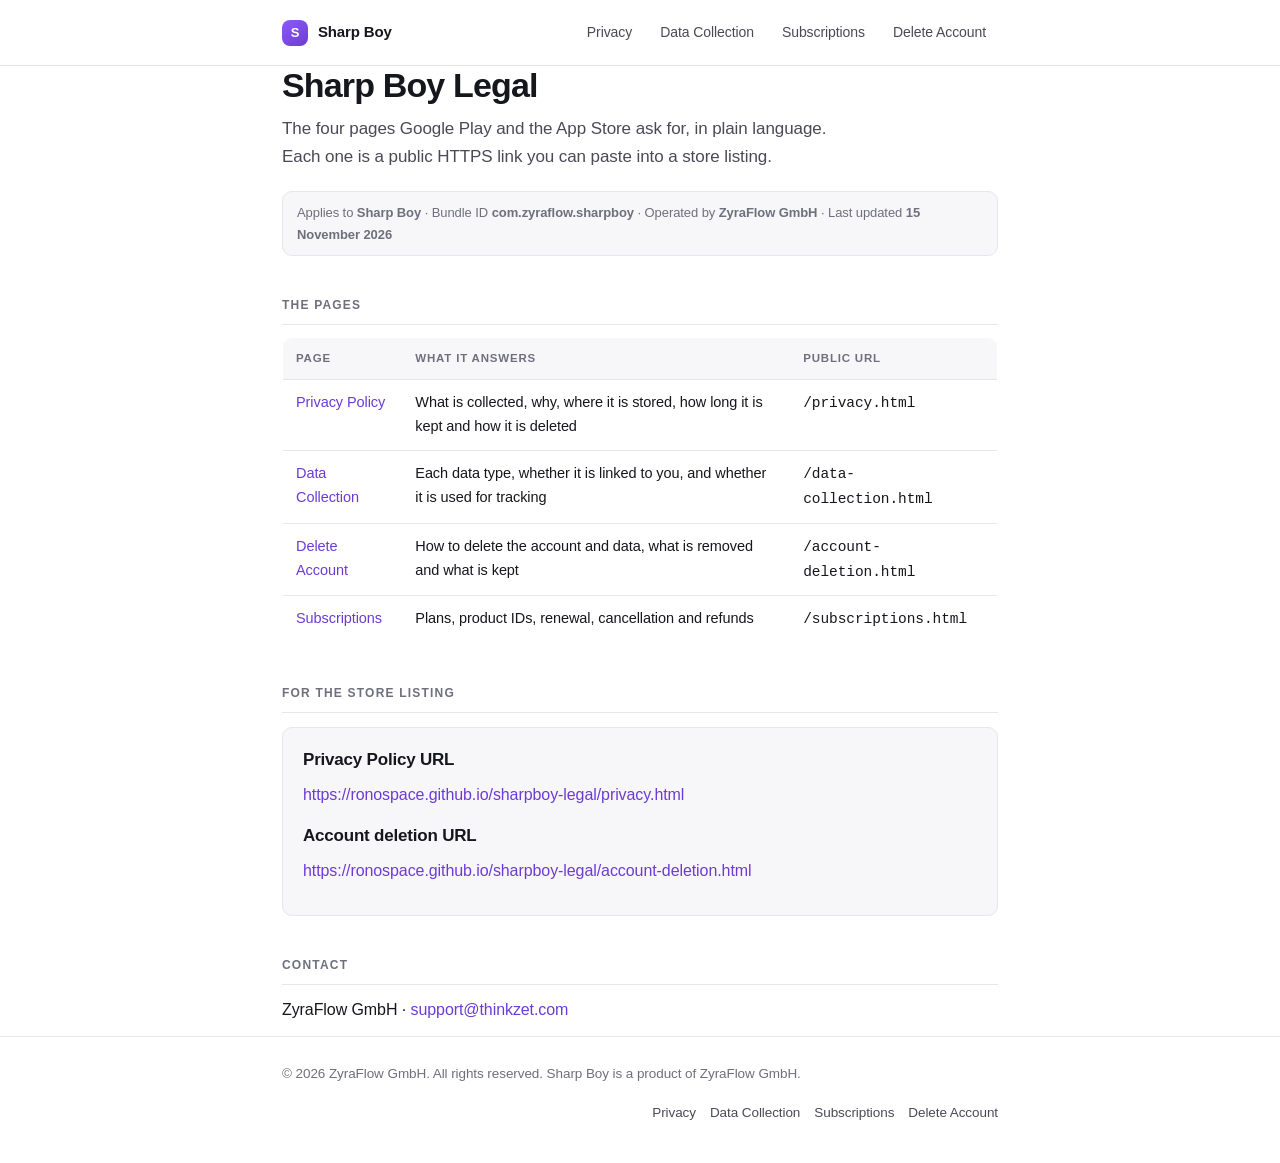
==== index.html @ b9ee6ac8 "Sharp Boy legal: privacy policy, data collection, account deletion, subscriptions" ====
<!DOCTYPE html>
<html lang="en">
<head>
<meta charset="utf-8" />
<meta name="viewport" content="width=device-width, initial-scale=1" />
<title>Sharp Boy – Legal</title>
<meta name="description" content="Sharp Boy privacy policy, data collection disclosure, account deletion and subscription terms." />
<link rel="canonical" href="https://ronospace.github.io/sharpboy-legal/" />
<meta name="robots" content="index, follow" />
<meta name="theme-color" content="#6d3bd4" />
<link rel="stylesheet" href="style.css" />
</head>
<body>
<header class="top">
  <div class="top-in">
    <a class="brand" href="index.html"><span class="mark" aria-hidden="true">S</span>Sharp Boy</a>
    <nav aria-label="Legal">
      <a href="privacy.html">Privacy</a>
      <a href="data-collection.html">Data Collection</a>
      <a href="subscriptions.html">Subscriptions</a>
      <a href="account-deletion.html">Delete Account</a>
    </nav>
  </div>
</header>

<main class="wrap">
  <h1>Sharp Boy Legal</h1>
  <p class="lede">The four pages Google Play and the App Store ask for, in plain language. Each one is a public HTTPS link you can paste into a store listing.</p>
  <p class="meta">Applies to <strong>Sharp Boy</strong> · Bundle ID <strong>com.zyraflow.sharpboy</strong> · Operated by <strong>ZyraFlow GmbH</strong> · Last updated <strong>15 November 2026</strong></p>

  <h2>The pages</h2>
  <table>
    <thead><tr><th>Page</th><th>What it answers</th><th>Public URL</th></tr></thead>
    <tbody>
      <tr><td><a href="privacy.html">Privacy Policy</a></td><td>What is collected, why, where it is stored, how long it is kept and how it is deleted</td><td><code>/privacy.html</code></td></tr>
      <tr><td><a href="data-collection.html">Data Collection</a></td><td>Each data type, whether it is linked to you, and whether it is used for tracking</td><td><code>/data-collection.html</code></td></tr>
      <tr><td><a href="account-deletion.html">Delete Account</a></td><td>How to delete the account and data, what is removed and what is kept</td><td><code>/account-deletion.html</code></td></tr>
      <tr><td><a href="subscriptions.html">Subscriptions</a></td><td>Plans, product IDs, renewal, cancellation and refunds</td><td><code>/subscriptions.html</code></td></tr>
    </tbody>
  </table>

  <h2>For the store listing</h2>
  <div class="card tint">
    <h3>Privacy Policy URL</h3>
    <p><a href="privacy.html">https://ronospace.github.io/sharpboy-legal/privacy.html</a></p>
    <h3>Account deletion URL</h3>
    <p><a href="account-deletion.html">https://ronospace.github.io/sharpboy-legal/account-deletion.html</a></p>
  </div>

  <h2>Contact</h2>
  <p>ZyraFlow GmbH · <a href="mailto:support@thinkzet.com">support@thinkzet.com</a></p>
</main>

<footer>
  <div class="wrap">
    <span>&copy; 2026 ZyraFlow GmbH. All rights reserved. Sharp Boy is a product of ZyraFlow GmbH.</span>
    <nav aria-label="Footer">
      <a href="privacy.html">Privacy</a>
      <a href="data-collection.html">Data Collection</a>
      <a href="subscriptions.html">Subscriptions</a>
      <a href="account-deletion.html">Delete Account</a>
    </nav>
  </div>
</footer>
</body>
</html>
---- style.css ----
:root {
  --bg: #ffffff;
  --ink: #16161d;
  --ink2: #4a4a57;
  --muted: #6f6f7d;
  --line: #e6e6ec;
  --tint: #f7f7fa;
  --accent: #6d3bd4;
  --accent-soft: #f2ecfd;
  --radius: 10px;
  --max: 760px;
}

* { box-sizing: border-box; }

html { -webkit-text-size-adjust: 100%; }

body {
  margin: 0;
  background: var(--bg);
  color: var(--ink);
  font: 16px/1.65 -apple-system, BlinkMacSystemFont, "Segoe UI", Inter, Roboto, Helvetica, Arial, sans-serif;
  letter-spacing: -0.005em;
}

a { color: var(--accent); text-decoration: none; }
a:hover { text-decoration: underline; }
a:focus-visible, button:focus-visible {
  outline: 2px solid var(--accent);
  outline-offset: 2px;
  border-radius: 4px;
}

.wrap { max-width: var(--max); margin: 0 auto; padding: 0 22px; }

header.top {
  border-bottom: 1px solid var(--line);
  background: rgba(255, 255, 255, 0.92);
  position: sticky;
  top: 0;
  z-index: 10;
  backdrop-filter: saturate(1.4) blur(8px);
}

.top-in {
  max-width: var(--max);
  margin: 0 auto;
  padding: 14px 22px;
  display: flex;
  align-items: center;
  gap: 14px;
  flex-wrap: wrap;
}

.brand {
  display: inline-flex;
  align-items: center;
  gap: 10px;
  font-weight: 700;
  font-size: 15px;
  color: var(--ink);
  letter-spacing: -0.01em;
}

.brand:hover { text-decoration: none; }

.mark {
  width: 26px;
  height: 26px;
  border-radius: 8px;
  background: linear-gradient(145deg, #8b5cf6, #6d3bd4);
  color: #fff;
  display: inline-flex;
  align-items: center;
  justify-content: center;
  font-weight: 800;
  font-size: 13px;
  flex: 0 0 auto;
}

.top nav {
  margin-left: auto;
  display: flex;
  gap: 4px;
  flex-wrap: wrap;
  font-size: 14px;
}

.top nav a {
  color: var(--ink2);
  padding: 6px 11px;
  border-radius: 6px;
  border: 1px solid transparent;
}

.top nav a:hover { background: var(--tint); text-decoration: none; }
.top nav a[aria-current="page"] {
  color: var(--accent);
  background: var(--accent-soft);
  border-color: #e0d3fb;
}

main { padding: 40px 0 72px; }

h1 {
  font-size: 34px;
  line-height: 1.15;
  letter-spacing: -0.025em;
  margin: 0 0 10px;
  font-weight: 760;
}

.lede {
  font-size: 17px;
  color: var(--ink2);
  margin: 0 0 6px;
  max-width: 62ch;
}

.meta {
  font-size: 13px;
  color: var(--muted);
  margin: 14px 0 0;
  padding: 10px 14px;
  background: var(--tint);
  border: 1px solid var(--line);
  border-radius: var(--radius);
  display: inline-block;
}

h2 {
  font-size: 12px;
  font-weight: 700;
  letter-spacing: 0.1em;
  text-transform: uppercase;
  color: var(--muted);
  margin: 40px 0 12px;
  padding-bottom: 8px;
  border-bottom: 1px solid var(--line);
}

h3 {
  font-size: 17px;
  font-weight: 680;
  letter-spacing: -0.012em;
  margin: 26px 0 8px;
}

p { margin: 0 0 13px; }
ul, ol { margin: 0 0 14px; padding-left: 22px; }
li { margin: 6px 0; }
li::marker { color: var(--muted); }

strong { font-weight: 660; }

table {
  width: 100%;
  border-collapse: collapse;
  margin: 8px 0 18px;
  font-size: 14.5px;
  border: 1px solid var(--line);
  border-radius: var(--radius);
  overflow: hidden;
}

th, td {
  text-align: left;
  padding: 11px 13px;
  border-bottom: 1px solid var(--line);
  vertical-align: top;
}

th {
  background: var(--tint);
  font-size: 11.5px;
  letter-spacing: 0.07em;
  text-transform: uppercase;
  color: var(--muted);
  font-weight: 700;
}

tr:last-child td { border-bottom: 0; }

.card {
  border: 1px solid var(--line);
  border-radius: var(--radius);
  padding: 18px 20px;
  margin: 14px 0;
  background: var(--bg);
}

.card.tint { background: var(--tint); }

.card h3 { margin-top: 0; }

.steps { counter-reset: s; list-style: none; padding-left: 0; }
.steps li {
  counter-increment: s;
  position: relative;
  padding-left: 38px;
  margin: 12px 0;
}
.steps li::before {
  content: counter(s);
  position: absolute;
  left: 0;
  top: 1px;
  width: 24px;
  height: 24px;
  border-radius: 50%;
  background: var(--accent-soft);
  color: var(--accent);
  font-size: 12.5px;
  font-weight: 700;
  display: flex;
  align-items: center;
  justify-content: center;
}

.note {
  font-size: 14px;
  color: var(--ink2);
  border-left: 3px solid var(--accent);
  background: var(--accent-soft);
  padding: 12px 16px;
  border-radius: 0 var(--radius) var(--radius) 0;
  margin: 16px 0;
}

footer {
  border-top: 1px solid var(--line);
  padding: 26px 0 44px;
  font-size: 13.5px;
  color: var(--muted);
}

footer .wrap { display: flex; gap: 16px; flex-wrap: wrap; align-items: center; }
footer nav { margin-left: auto; display: flex; gap: 14px; flex-wrap: wrap; }
footer a { color: var(--ink2); }

@media (max-width: 560px) {
  h1 { font-size: 27px; }
  .lede { font-size: 16px; }
  main { padding: 28px 0 56px; }
  .top nav { width: 100%; margin-left: 0; }
  th, td { padding: 9px 10px; font-size: 13.5px; }
}
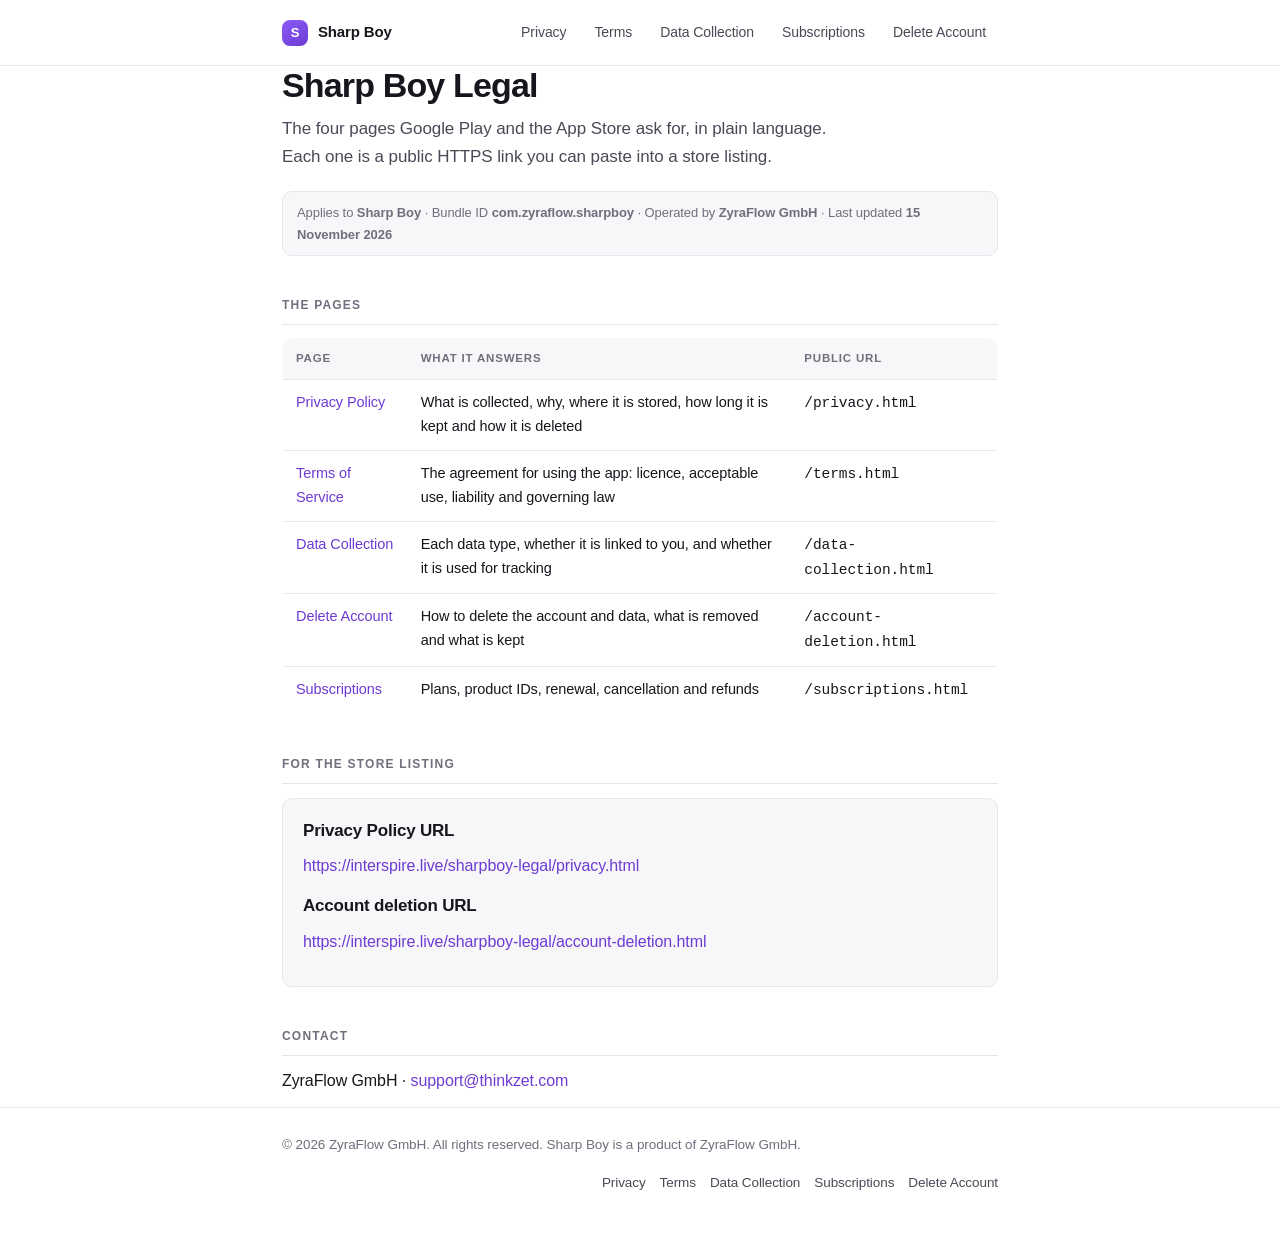
==== commit 210019e5: "Add Terms of Service, move canonical URLs to interspire.live" ====
--- a/index.html
+++ b/index.html
@@ -5,7 +5,7 @@
 <meta name="viewport" content="width=device-width, initial-scale=1" />
 <title>Sharp Boy – Legal</title>
 <meta name="description" content="Sharp Boy privacy policy, data collection disclosure, account deletion and subscription terms." />
-<link rel="canonical" href="https://ronospace.github.io/sharpboy-legal/" />
+<link rel="canonical" href="https://interspire.live/sharpboy-legal/" />
 <meta name="robots" content="index, follow" />
 <meta name="theme-color" content="#6d3bd4" />
 <link rel="stylesheet" href="style.css" />
@@ -16,6 +16,7 @@
     <a class="brand" href="index.html"><span class="mark" aria-hidden="true">S</span>Sharp Boy</a>
     <nav aria-label="Legal">
       <a href="privacy.html">Privacy</a>
+      <a href="terms.html">Terms</a>
       <a href="data-collection.html">Data Collection</a>
       <a href="subscriptions.html">Subscriptions</a>
       <a href="account-deletion.html">Delete Account</a>
@@ -33,6 +34,7 @@
     <thead><tr><th>Page</th><th>What it answers</th><th>Public URL</th></tr></thead>
     <tbody>
       <tr><td><a href="privacy.html">Privacy Policy</a></td><td>What is collected, why, where it is stored, how long it is kept and how it is deleted</td><td><code>/privacy.html</code></td></tr>
+      <tr><td><a href="terms.html">Terms of Service</a></td><td>The agreement for using the app: licence, acceptable use, liability and governing law</td><td><code>/terms.html</code></td></tr>
       <tr><td><a href="data-collection.html">Data Collection</a></td><td>Each data type, whether it is linked to you, and whether it is used for tracking</td><td><code>/data-collection.html</code></td></tr>
       <tr><td><a href="account-deletion.html">Delete Account</a></td><td>How to delete the account and data, what is removed and what is kept</td><td><code>/account-deletion.html</code></td></tr>
       <tr><td><a href="subscriptions.html">Subscriptions</a></td><td>Plans, product IDs, renewal, cancellation and refunds</td><td><code>/subscriptions.html</code></td></tr>
@@ -42,9 +44,9 @@
   <h2>For the store listing</h2>
   <div class="card tint">
     <h3>Privacy Policy URL</h3>
-    <p><a href="privacy.html">https://ronospace.github.io/sharpboy-legal/privacy.html</a></p>
+    <p><a href="privacy.html">https://interspire.live/sharpboy-legal/privacy.html</a></p>
     <h3>Account deletion URL</h3>
-    <p><a href="account-deletion.html">https://ronospace.github.io/sharpboy-legal/account-deletion.html</a></p>
+    <p><a href="account-deletion.html">https://interspire.live/sharpboy-legal/account-deletion.html</a></p>
   </div>
 
   <h2>Contact</h2>
@@ -56,6 +58,7 @@
     <span>&copy; 2026 ZyraFlow GmbH. All rights reserved. Sharp Boy is a product of ZyraFlow GmbH.</span>
     <nav aria-label="Footer">
       <a href="privacy.html">Privacy</a>
+      <a href="terms.html">Terms</a>
       <a href="data-collection.html">Data Collection</a>
       <a href="subscriptions.html">Subscriptions</a>
       <a href="account-deletion.html">Delete Account</a>
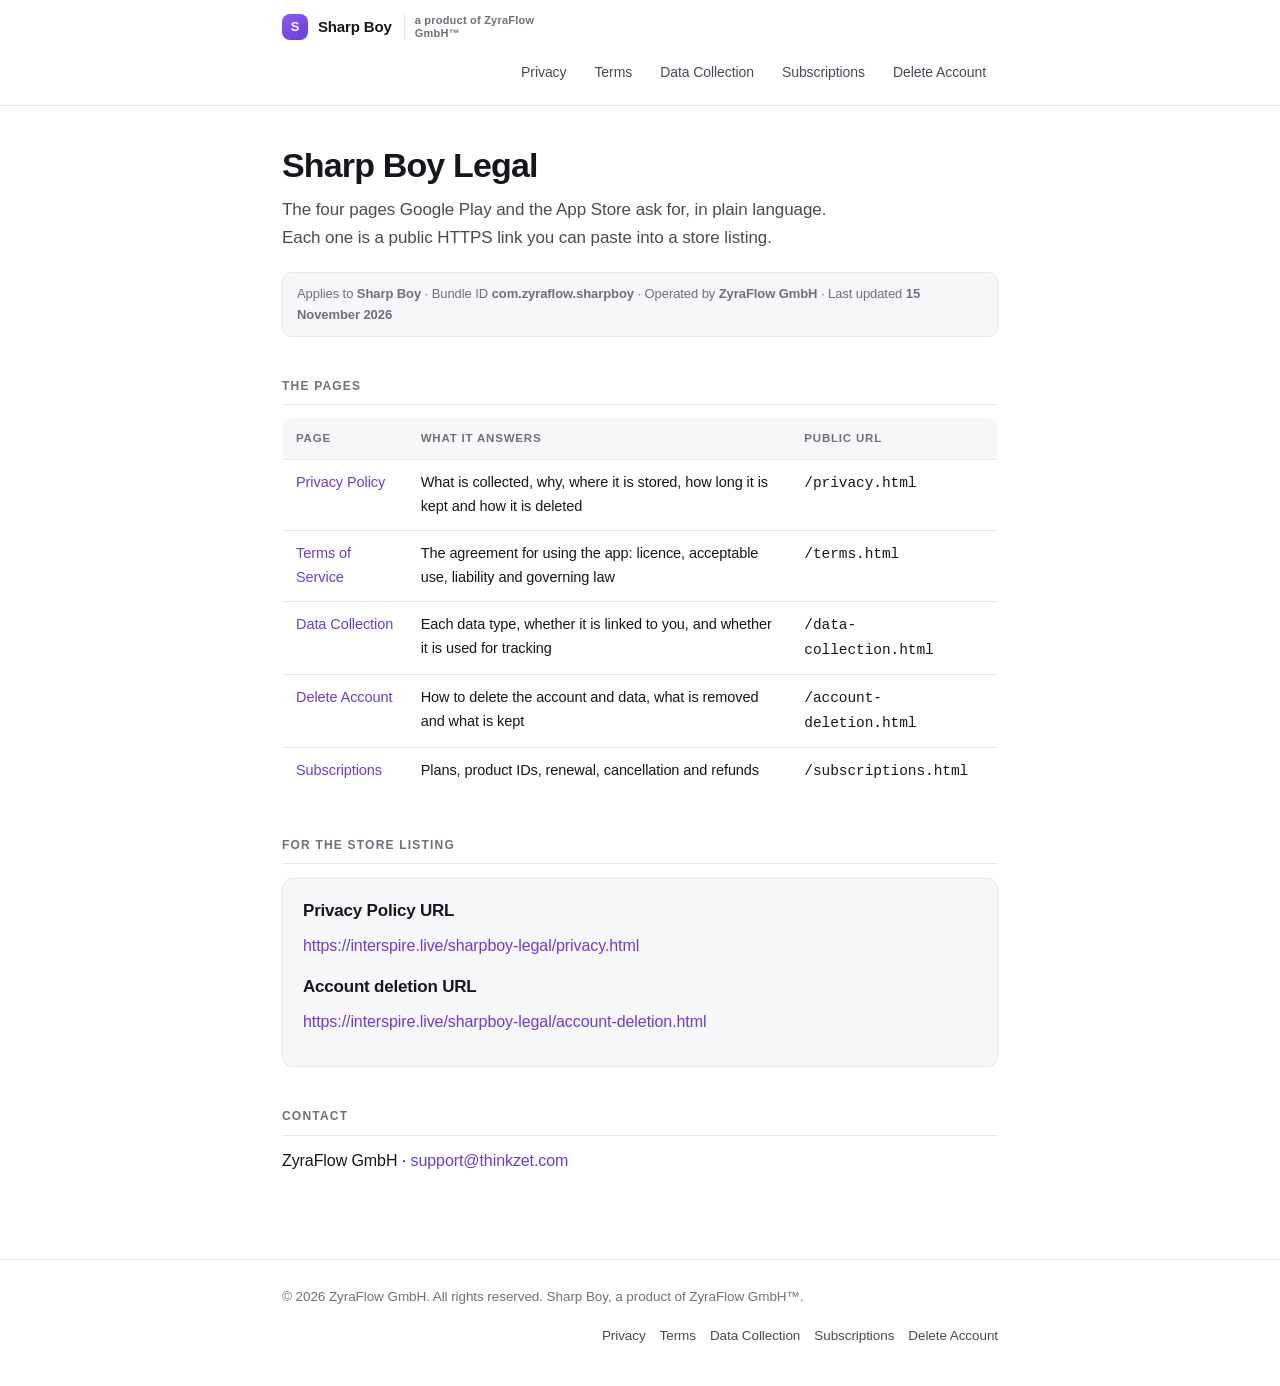
==== commit 2d1cff2a: "Brand line: Sharp Boy, a product of ZyraFlow GmbH (tm)" ====
--- a/index.html
+++ b/index.html
@@ -13,7 +13,7 @@
 <body>
 <header class="top">
   <div class="top-in">
-    <a class="brand" href="index.html"><span class="mark" aria-hidden="true">S</span>Sharp Boy</a>
+    <a class="brand" href="index.html"><span class="mark" aria-hidden="true">S</span>Sharp Boy<span class="by">a product of ZyraFlow GmbH&trade;</span></a>
     <nav aria-label="Legal">
       <a href="privacy.html">Privacy</a>
       <a href="terms.html">Terms</a>
@@ -55,7 +55,7 @@
 
 <footer>
   <div class="wrap">
-    <span>&copy; 2026 ZyraFlow GmbH. All rights reserved. Sharp Boy is a product of ZyraFlow GmbH.</span>
+    <span>&copy; 2026 ZyraFlow GmbH. All rights reserved. Sharp Boy, a product of ZyraFlow GmbH&trade;.</span>
     <nav aria-label="Footer">
       <a href="privacy.html">Privacy</a>
       <a href="terms.html">Terms</a>
--- a/style.css
+++ b/style.css
@@ -64,6 +64,18 @@
 
 .brand:hover { text-decoration: none; }
 
+.brand .by {
+  font-size: 11px;
+  font-weight: 600;
+  letter-spacing: 0.02em;
+  color: var(--muted);
+  padding-left: 10px;
+  margin-left: 2px;
+  border-left: 1px solid var(--line);
+  line-height: 1.2;
+  max-width: 150px;
+}
+
 .mark {
   width: 26px;
   height: 26px;
@@ -100,7 +112,7 @@
   border-color: #e0d3fb;
 }
 
-main { padding: 40px 0 72px; }
+main.wrap { padding-top: 40px; padding-bottom: 72px; }
 
 h1 {
   font-size: 34px;
@@ -241,7 +253,8 @@
 @media (max-width: 560px) {
   h1 { font-size: 27px; }
   .lede { font-size: 16px; }
-  main { padding: 28px 0 56px; }
+  main.wrap { padding-top: 28px; padding-bottom: 56px; }
   .top nav { width: 100%; margin-left: 0; }
+  .brand .by { max-width: none; font-size: 10.5px; }
   th, td { padding: 9px 10px; font-size: 13.5px; }
 }
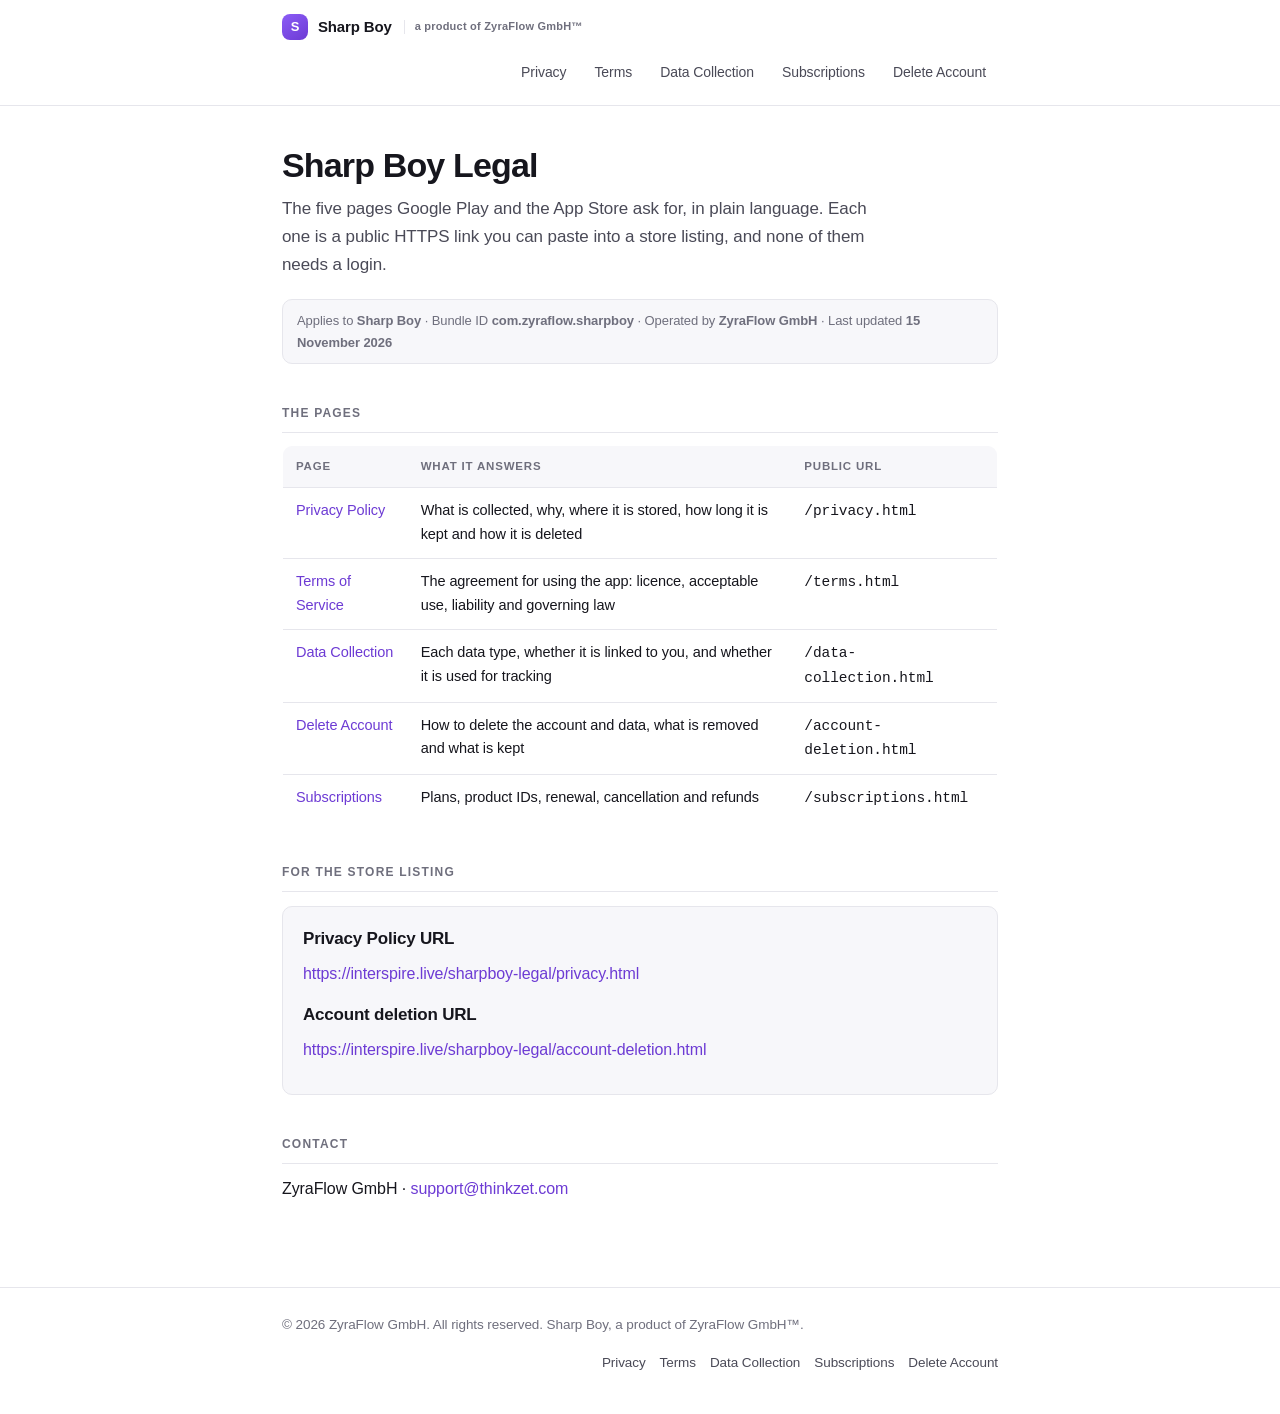
==== commit b1402e9a: "Brand line on one row, index says five pages" ====
--- a/index.html
+++ b/index.html
@@ -26,7 +26,7 @@
 
 <main class="wrap">
   <h1>Sharp Boy Legal</h1>
-  <p class="lede">The four pages Google Play and the App Store ask for, in plain language. Each one is a public HTTPS link you can paste into a store listing.</p>
+  <p class="lede">The five pages Google Play and the App Store ask for, in plain language. Each one is a public HTTPS link you can paste into a store listing, and none of them needs a login.</p>
   <p class="meta">Applies to <strong>Sharp Boy</strong> · Bundle ID <strong>com.zyraflow.sharpboy</strong> · Operated by <strong>ZyraFlow GmbH</strong> · Last updated <strong>15 November 2026</strong></p>
 
   <h2>The pages</h2>
--- a/style.css
+++ b/style.css
@@ -73,7 +73,7 @@
   margin-left: 2px;
   border-left: 1px solid var(--line);
   line-height: 1.2;
-  max-width: 150px;
+  white-space: nowrap;
 }
 
 .mark {
@@ -255,6 +255,6 @@
   .lede { font-size: 16px; }
   main.wrap { padding-top: 28px; padding-bottom: 56px; }
   .top nav { width: 100%; margin-left: 0; }
-  .brand .by { max-width: none; font-size: 10.5px; }
+  .brand .by { font-size: 10.5px; padding-left: 8px; }
   th, td { padding: 9px 10px; font-size: 13.5px; }
 }
